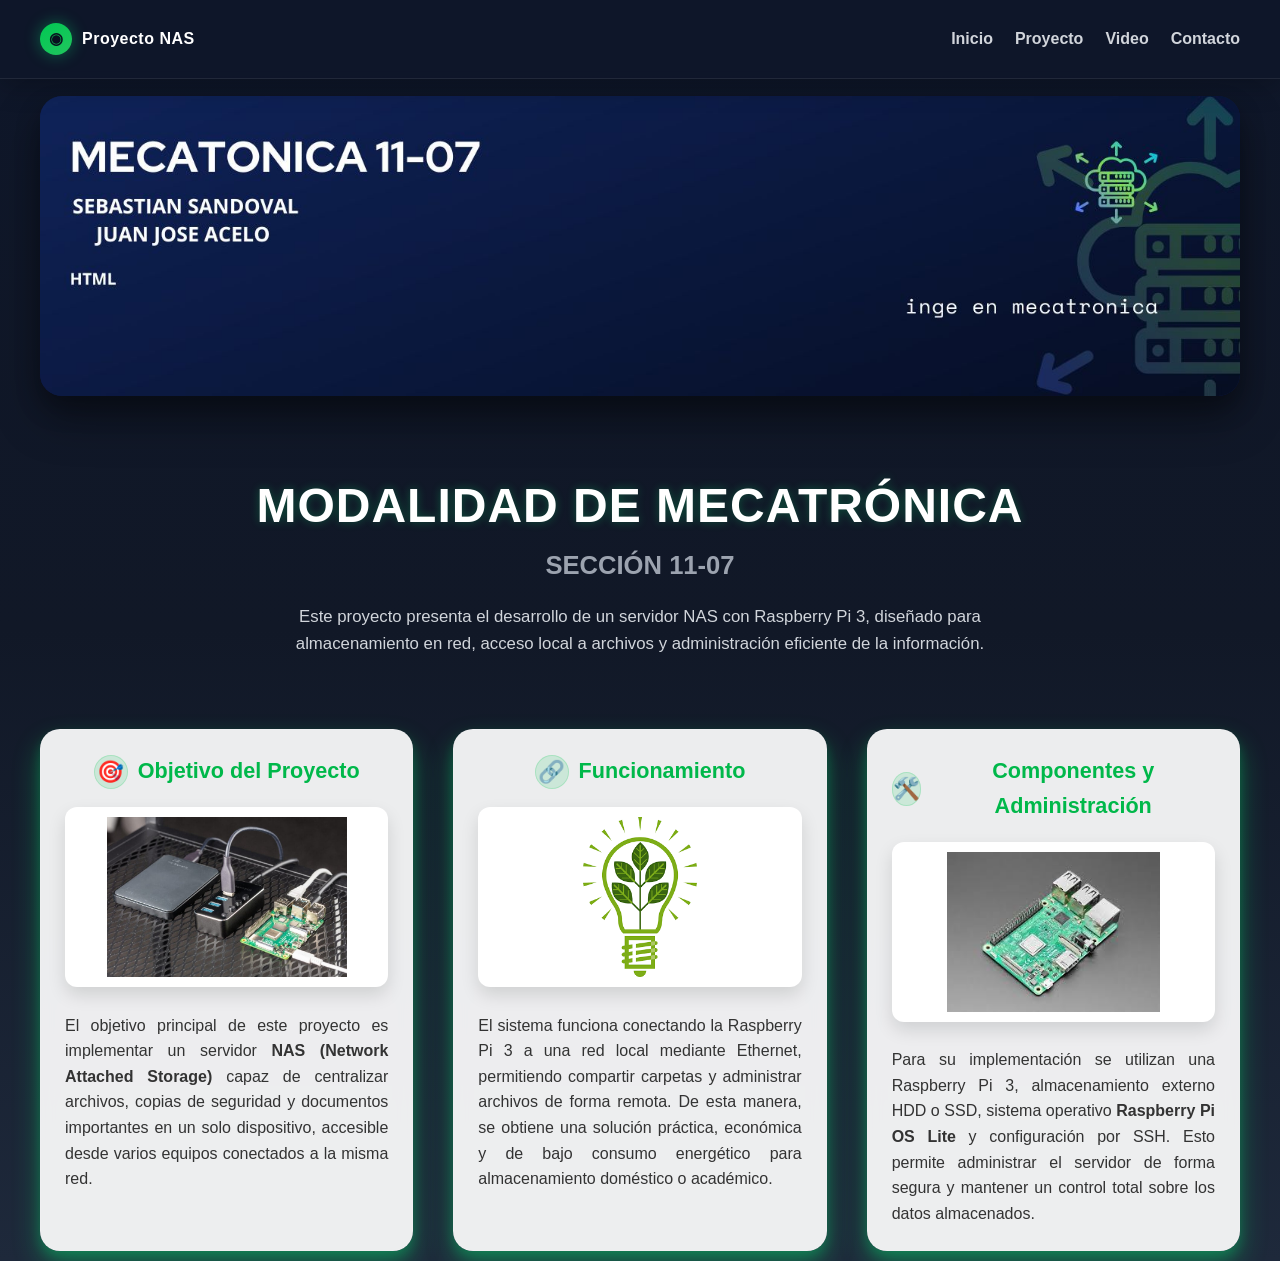
==== acercade.html @ 873dc95f "Acercade Gallery y pages" ====
<!DOCTYPE html>
<html lang="es">
<head>
    <meta charset="UTF-8">
    <meta name="viewport" content="width=device-width, initial-scale=1.0">
    <title>Proyecto NAS - Raspberry Pi 3</title>
    <link rel="stylesheet" href="./style.css">
</head>
<body>

    <nav class="navbar">
        <div class="nav-contenedor">
            <div class="brand">
                <span class="brand-icon">◉</span>
                <span>Proyecto NAS</span>
            </div>

            <ul class="nav-links">
                <li><a href="./index.html">Inicio</a></li>
                <li><a href="#descripcion">Proyecto</a></li>
                <li><a href="./index.html#video">Video</a></li>
                <li><a href="./index.html#footer-info">Contacto</a></li>
            </ul>
        </div>
    </nav>

    <header id="inicio">
        <div id="banner">
            <img src="./img/banner.jpg.jpg" alt="Banner del proyecto NAS">
        </div>
    </header>

    <main class="contenedor-principal">

        <section class="presentacion">
            <h1 id="titulo">MODALIDAD DE MECATRÓNICA</h1>
            <h2 id="subtitulo">SECCIÓN 11-07</h2>

            <p class="descripcion_intro">
                Este proyecto presenta el desarrollo de un servidor NAS con Raspberry Pi 3, diseñado para almacenamiento en red, acceso local a archivos y administración eficiente de la información.
            </p>
        </section>

        <section id="descripcion">

            <article class="tarjeta_desc">
                <h3><span class="card-icon">🎯</span> Objetivo del Proyecto</h3>
                <img src="img/NAS.jpg" alt="Objetivo del proyecto NAS">
                <p>
                    El objetivo principal de este proyecto es implementar un servidor <b>NAS (Network Attached Storage)</b> capaz de centralizar archivos, copias de seguridad y documentos importantes en un solo dispositivo, accesible desde varios equipos conectados a la misma red.
                </p>
            </article>

            <article class="tarjeta_desc">
                <h3><span class="card-icon">🔗</span> Funcionamiento</h3>
                <img src="img/images.png" alt="Funcionamiento del NAS">
                <p>
                    El sistema funciona conectando la Raspberry Pi 3 a una red local mediante Ethernet, permitiendo compartir carpetas y administrar archivos de forma remota. De esta manera, se obtiene una solución práctica, económica y de bajo consumo energético para almacenamiento doméstico o académico.
                </p>
            </article>

            <article class="tarjeta_desc">
                <h3><span class="card-icon">🛠️</span> Componentes y Administración</h3>
                <img src="img/RaspBerry Pi 3.jfif" alt="Componentes del proyecto NAS">
                <p>
                    Para su implementación se utilizan una Raspberry Pi 3, almacenamiento externo HDD o SSD, sistema operativo <b>Raspberry Pi OS Lite</b> y configuración por SSH. Esto permite administrar el servidor de forma segura y mantener un control total sobre los datos almacenados.
                </p>
            </article>

        </section>
    </main>

    <script>
        if ('scrollRestoration' in history) {
            history.scrollRestoration = 'manual';
        }
        window.onload = () => window.scrollTo(0, 0);
    </script>

</body>
</html>
---- style.css ----
*{margin:0;padding:0;box-sizing:border-box}
html{scroll-behavior:smooth}
html,body{width:100%;overflow-x:hidden}
body{
  background:linear-gradient(to bottom,#0f172a,#111827,#1e293b);
  font-family:'Segoe UI',Tahoma,Geneva,Verdana,sans-serif;
  color:#e5e7eb;line-height:1.6;padding-top:78px
}

.navbar{
  position:fixed;top:0;left:0;width:100%;z-index:1000;
  backdrop-filter:blur(10px);background:rgba(15,23,42,.82);
  border-bottom:1px solid rgba(255,255,255,.08);
  box-shadow:0 8px 24px rgba(0,0,0,.22)
}
.nav-contenedor{
  width:min(1200px,calc(100% - 32px));margin:0 auto;min-height:78px;
  display:flex;align-items:center;justify-content:space-between;gap:20px
}
.brand{display:flex;align-items:center;gap:10px;font-weight:700;letter-spacing:.5px;color:#fff}
.brand-icon{
  width:32px;height:32px;border-radius:50%;display:grid;place-items:center;
  background:linear-gradient(145deg,#00c853,#22c55e);color:#08111f;font-size:1rem;
  box-shadow:0 0 16px rgba(0,255,120,.35)
}
.nav-links{list-style:none;display:flex;align-items:center;gap:22px;flex-wrap:wrap}
.nav-links a{
  color:#d1d5db;text-decoration:none;font-weight:600;
  transition:color .25s ease,text-shadow .25s ease
}
.nav-links a:hover{color:#00e676;text-shadow:0 0 10px rgba(0,255,120,.25)}

header{padding:18px 16px 0}
#banner{
  width:min(1200px,100%);margin:0 auto;border-radius:22px;overflow:hidden;
  box-shadow:0 12px 25px rgba(0,0,0,.25),0 22px 45px rgba(0,0,0,.35);
  background:#0e1a4a
}
#banner img{display:block;width:100%;height:auto}

.contenedor-principal{width:min(1200px,calc(100% - 32px));margin:0 auto;padding:28px 0 10px}
.presentacion{text-align:center;padding:26px 12px 8px}
#titulo{
  text-align:center;font-size:clamp(2rem,4vw,3rem);margin-top:18px;text-transform:uppercase;
  color:#fff;letter-spacing:1px;text-shadow:0 0 10px rgba(0,255,120,.25)
}
#subtitulo{text-align:center;font-size:clamp(1.1rem,2.2vw,1.6rem);color:#9ca3af;margin-bottom:18px}
.descripcion_intro{max-width:760px;margin:0 auto 24px;font-size:1.05rem;color:#d1d5db}

.boton_principal,.youtube-link{
  display:inline-block;text-decoration:none;font-weight:700;border-radius:14px;
  transition:transform .28s ease,box-shadow .28s ease,background .28s ease
}
.boton_principal{
  padding:13px 22px;background:linear-gradient(145deg,#00c853,#00e676);
  color:#08111f;box-shadow:0 10px 22px rgba(0,255,120,.22)
}
.boton_principal:hover{transform:translateY(-3px);box-shadow:0 14px 28px rgba(0,255,120,.32)}

#descripcion{
  display:grid;grid-template-columns:repeat(auto-fit,minmax(280px,1fr));
  gap:40px;align-items:stretch;margin-top:40px
}
.tarjeta_desc{
  background:rgba(255,255,255,.92);backdrop-filter:blur(8px);padding:24px;border-radius:20px;
  border:1px solid rgba(255,255,255,.08);
  box-shadow:0 6px 12px rgba(0,255,120,.18),0 14px 28px rgba(0,255,120,.30);
  transition:transform .35s ease,box-shadow .35s ease;text-align:center;overflow:hidden;position:relative
}
.tarjeta_desc:hover{
  transform:translateY(-10px) scale(1.02);
  box-shadow:0 10px 20px rgba(0,255,120,.22),0 22px 40px rgba(0,255,120,.38)
}
.tarjeta_desc h3{
  margin-bottom:18px;color:#00b84a;font-size:1.35rem;display:flex;align-items:center;
  justify-content:center;gap:10px
}
.card-icon{
  width:34px;height:34px;border-radius:50%;display:inline-grid;place-items:center;
  background:rgba(0,200,83,.14);box-shadow:inset 0 0 0 1px rgba(0,200,83,.18)
}
.tarjeta_desc img{
  width:100%;height:180px;object-fit:contain;background:#fff;padding:10px;border-radius:12px;
  margin-bottom:18px;box-shadow:0 8px 18px rgba(0,0,0,.12)
}
.tarjeta_desc p{text-align:justify;font-size:1rem;color:#333}

.tarjeta_video{grid-column:1 / -1;max-width:700px;margin:0 auto}
.tarjeta_video p{margin-top:8px;text-align:center}

.youtube-link{
  margin-top:20px;padding:14px 24px;background:linear-gradient(145deg,#00c853,#00e676);
  color:#08111f;box-shadow:0 10px 20px rgba(0,255,120,.20),0 20px 40px rgba(0,255,120,.28)
}
.youtube-link:hover{
  transform:translateY(-4px);
  box-shadow:0 14px 28px rgba(0,255,120,.28),0 24px 46px rgba(0,255,120,.36)
}

footer{
  margin-top:60px;background:rgba(0,0,0,.25);backdrop-filter:blur(8px);
  padding:28px 16px 18px;border-top:1px solid rgba(255,255,255,.08)
}
.footer-contenedor{
  width:min(1200px,calc(100% - 32px));margin:0 auto;display:grid;grid-template-columns:repeat(3,1fr);gap:18px
}
.footer-bloque{
  background:rgba(255,255,255,.05);border:1px solid rgba(255,255,255,.08);border-radius:16px;
  padding:18px;box-shadow:0 10px 22px rgba(0,0,0,.12)
}
.footer-bloque h4{color:#00e676;margin-bottom:8px;font-size:1rem}
.footer-bloque p{color:#d1d5db;font-size:.95rem}
.footer-bloque a{color:#00e676;text-decoration:none}
.footer-bloque a:hover{text-decoration:underline}
.footer-copy{text-align:center;margin-top:18px;color:#9ca3af;font-size:.92rem}

@media (max-width:900px){
  .nav-contenedor{flex-direction:column;justify-content:center;padding:14px 0}
  body{padding-top:112px}
  .footer-contenedor{grid-template-columns:1fr}
}
@media (max-width:768px){
  header{padding:12px 12px 0}
  .contenedor-principal{width:calc(100% - 24px);padding-top:22px}
  #descripcion{grid-template-columns:1fr;gap:24px;margin-top:30px}
  .tarjeta_desc{padding:20px}
  .tarjeta_desc img{height:160px}
  .tarjeta_video{max-width:100%}
}
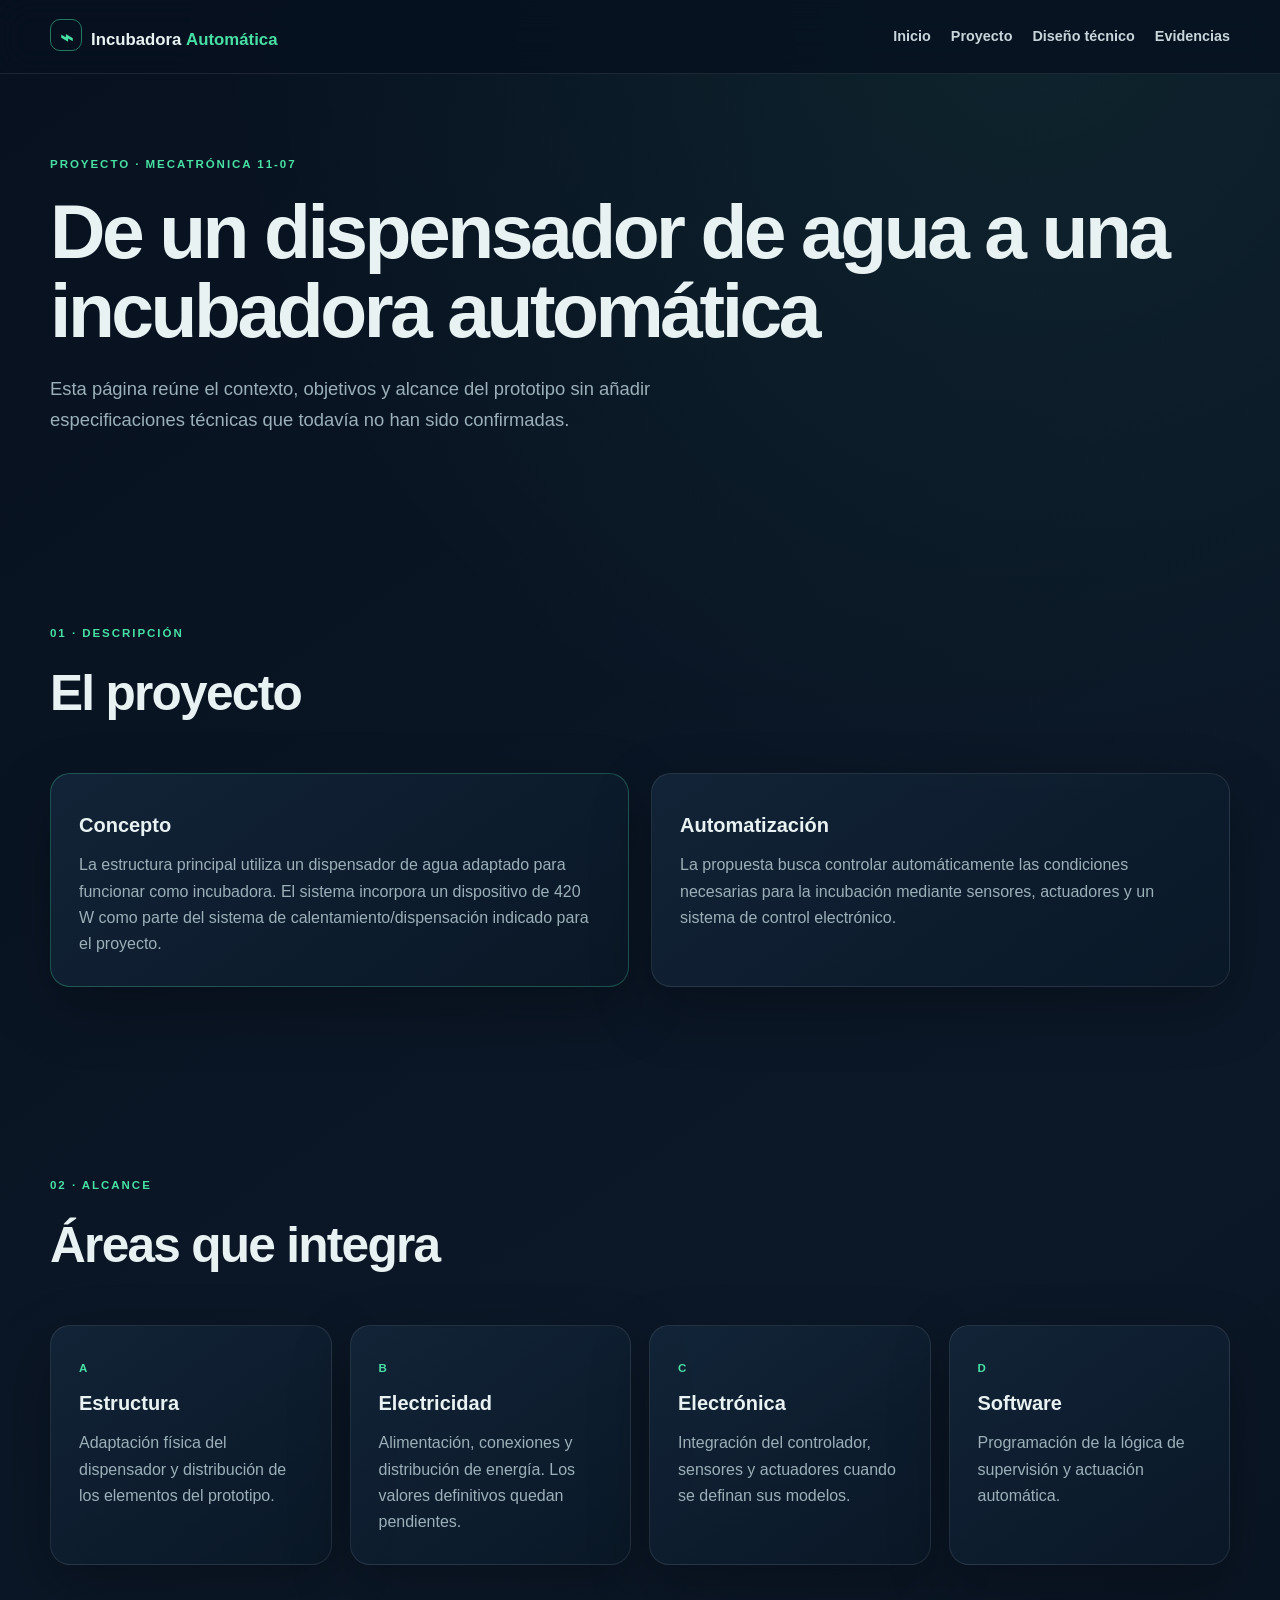
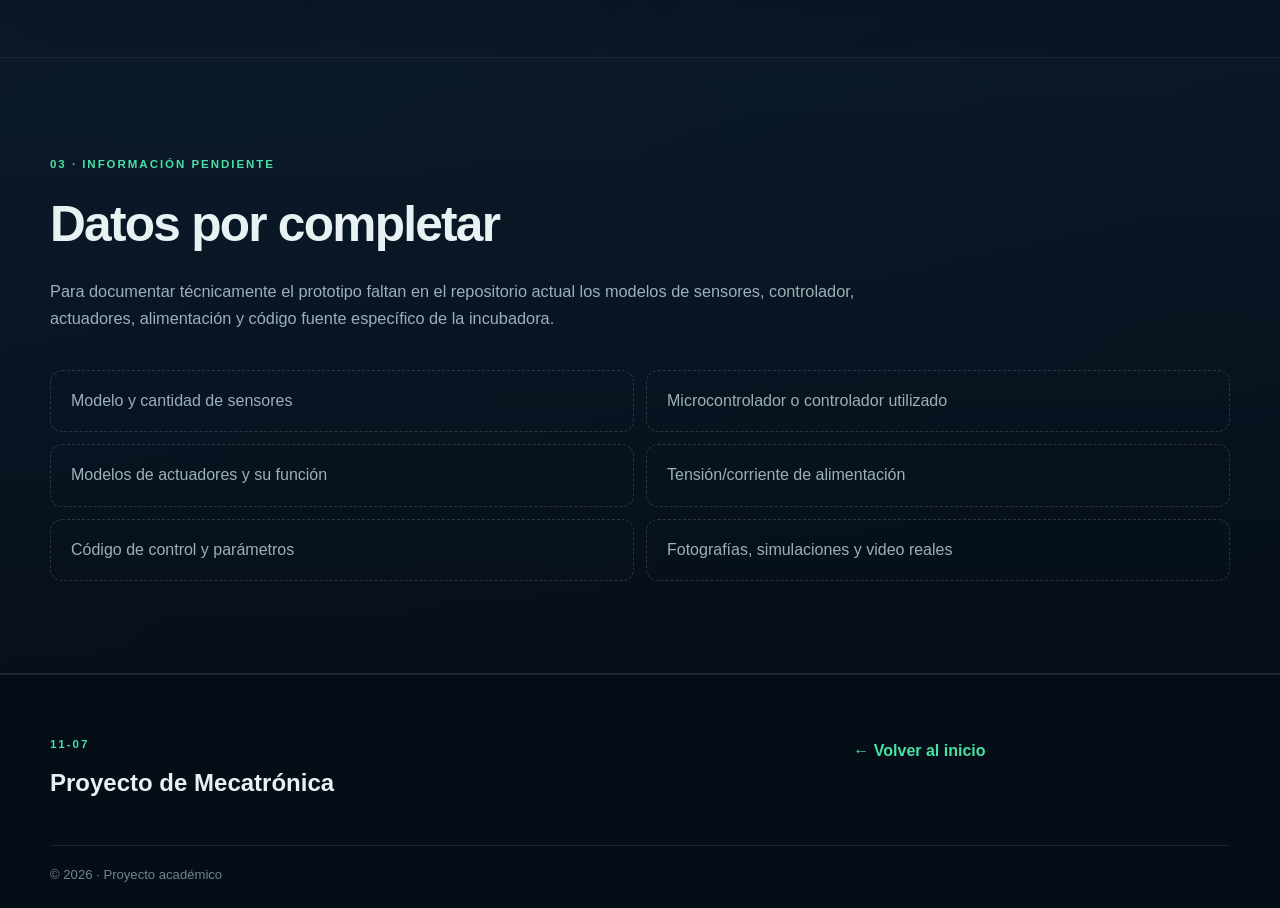
==== commit 1fd7ee82: "Rediseña web de incubadora automática" ====
--- a/acercade.html
+++ b/acercade.html
@@ -1,81 +1,13 @@
 <!DOCTYPE html>
 <html lang="es">
-<head>
-    <meta charset="UTF-8">
-    <meta name="viewport" content="width=device-width, initial-scale=1.0">
-    <title>Proyecto NAS - Raspberry Pi 3</title>
-    <link rel="stylesheet" href="./style.css">
-</head>
+<head><meta charset="UTF-8"><meta name="viewport" content="width=device-width, initial-scale=1.0"><title>Proyecto | Incubadora Automática</title><link rel="stylesheet" href="./style.css"></head>
 <body>
-
-    <nav class="navbar">
-        <div class="nav-contenedor">
-            <div class="brand">
-                <span class="brand-icon">◉</span>
-                <span>Proyecto NAS</span>
-            </div>
-
-            <ul class="nav-links">
-                <li><a href="./index.html">Inicio</a></li>
-                <li><a href="#descripcion">Proyecto</a></li>
-                <li><a href="./index.html#video">Video</a></li>
-                <li><a href="./index.html#footer-info">Contacto</a></li>
-            </ul>
-        </div>
-    </nav>
-
-    <header id="inicio">
-        <div id="banner">
-            <img src="./img/banner.jpg.jpg" alt="Banner del proyecto NAS">
-        </div>
-    </header>
-
-    <main class="contenedor-principal">
-
-        <section class="presentacion">
-            <h1 id="titulo">MODALIDAD DE MECATRÓNICA</h1>
-            <h2 id="subtitulo">SECCIÓN 11-07</h2>
-
-            <p class="descripcion_intro">
-                Este proyecto presenta el desarrollo de un servidor NAS con Raspberry Pi 3, diseñado para almacenamiento en red, acceso local a archivos y administración eficiente de la información.
-            </p>
-        </section>
-
-        <section id="descripcion">
-
-            <article class="tarjeta_desc">
-                <h3><span class="card-icon">🎯</span> Objetivo del Proyecto</h3>
-                <img src="img/NAS.jpg" alt="Objetivo del proyecto NAS">
-                <p>
-                    El objetivo principal de este proyecto es implementar un servidor <b>NAS (Network Attached Storage)</b> capaz de centralizar archivos, copias de seguridad y documentos importantes en un solo dispositivo, accesible desde varios equipos conectados a la misma red.
-                </p>
-            </article>
-
-            <article class="tarjeta_desc">
-                <h3><span class="card-icon">🔗</span> Funcionamiento</h3>
-                <img src="img/images.png" alt="Funcionamiento del NAS">
-                <p>
-                    El sistema funciona conectando la Raspberry Pi 3 a una red local mediante Ethernet, permitiendo compartir carpetas y administrar archivos de forma remota. De esta manera, se obtiene una solución práctica, económica y de bajo consumo energético para almacenamiento doméstico o académico.
-                </p>
-            </article>
-
-            <article class="tarjeta_desc">
-                <h3><span class="card-icon">🛠️</span> Componentes y Administración</h3>
-                <img src="img/RaspBerry Pi 3.jfif" alt="Componentes del proyecto NAS">
-                <p>
-                    Para su implementación se utilizan una Raspberry Pi 3, almacenamiento externo HDD o SSD, sistema operativo <b>Raspberry Pi OS Lite</b> y configuración por SSH. Esto permite administrar el servidor de forma segura y mantener un control total sobre los datos almacenados.
-                </p>
-            </article>
-
-        </section>
-    </main>
-
-    <script>
-        if ('scrollRestoration' in history) {
-            history.scrollRestoration = 'manual';
-        }
-        window.onload = () => window.scrollTo(0, 0);
-    </script>
-
-</body>
-</html>+<nav class="navbar"><a class="brand" href="./index.html"><span class="brand-mark">⌁</span><span>Incubadora <strong>Automática</strong></span></a><div class="nav-links"><a href="./index.html">Inicio</a><a href="#proyecto">Proyecto</a><a href="./design.html">Diseño técnico</a><a href="./index.html#evidencias">Evidencias</a></div></nav>
+<main>
+<section class="page-hero section-shell"><span class="eyebrow">PROYECTO · MECATRÓNICA 11-07</span><h1>De un dispensador de agua a una incubadora automática</h1><p>Esta página reúne el contexto, objetivos y alcance del prototipo sin añadir especificaciones técnicas que todavía no han sido confirmadas.</p></section>
+<section class="section-shell" id="proyecto"><div class="section-heading"><span class="eyebrow">01 · DESCRIPCIÓN</span><h2>El proyecto</h2></div><div class="two-column"><article class="info-panel accent"><h3>Concepto</h3><p>La estructura principal utiliza un dispensador de agua adaptado para funcionar como incubadora. El sistema incorpora un dispositivo de 420 W como parte del sistema de calentamiento/dispensación indicado para el proyecto.</p></article><article class="info-panel"><h3>Automatización</h3><p>La propuesta busca controlar automáticamente las condiciones necesarias para la incubación mediante sensores, actuadores y un sistema de control electrónico.</p></article></div></section>
+<section class="section-shell"><div class="section-heading"><span class="eyebrow">02 · ALCANCE</span><h2>Áreas que integra</h2></div><div class="cards-grid"><article class="card"><span class="card-number">A</span><h3>Estructura</h3><p>Adaptación física del dispensador y distribución de los elementos del prototipo.</p></article><article class="card"><span class="card-number">B</span><h3>Electricidad</h3><p>Alimentación, conexiones y distribución de energía. Los valores definitivos quedan pendientes.</p></article><article class="card"><span class="card-number">C</span><h3>Electrónica</h3><p>Integración del controlador, sensores y actuadores cuando se definan sus modelos.</p></article><article class="card"><span class="card-number">D</span><h3>Software</h3><p>Programación de la lógica de supervisión y actuación automática.</p></article></div></section>
+<section class="section-shell dark-section"><div class="section-heading"><span class="eyebrow">03 · INFORMACIÓN PENDIENTE</span><h2>Datos por completar</h2><p>Para documentar técnicamente el prototipo faltan en el repositorio actual los modelos de sensores, controlador, actuadores, alimentación y código fuente específico de la incubadora.</p></div><div class="pending-list"><div>Modelo y cantidad de sensores</div><div>Microcontrolador o controlador utilizado</div><div>Modelos de actuadores y su función</div><div>Tensión/corriente de alimentación</div><div>Código de control y parámetros</div><div>Fotografías, simulaciones y video reales</div></div></section>
+</main>
+<footer><div class="footer-inner"><div><span class="eyebrow">11-07</span><h2>Proyecto de Mecatrónica</h2></div><div><a href="./index.html">← Volver al inicio</a></div></div><p class="footer-copy">© 2026 · Proyecto académico</p></footer>
+</body></html>
--- a/style.css
+++ b/style.css
@@ -1,129 +1,12 @@
 *{margin:0;padding:0;box-sizing:border-box}
-html{scroll-behavior:smooth}
-html,body{width:100%;overflow-x:hidden}
-body{
-  background:linear-gradient(to bottom,#0f172a,#111827,#1e293b);
-  font-family:'Segoe UI',Tahoma,Geneva,Verdana,sans-serif;
-  color:#e5e7eb;line-height:1.6;padding-top:78px
-}
-
-.navbar{
-  position:fixed;top:0;left:0;width:100%;z-index:1000;
-  backdrop-filter:blur(10px);background:rgba(15,23,42,.82);
-  border-bottom:1px solid rgba(255,255,255,.08);
-  box-shadow:0 8px 24px rgba(0,0,0,.22)
-}
-.nav-contenedor{
-  width:min(1200px,calc(100% - 32px));margin:0 auto;min-height:78px;
-  display:flex;align-items:center;justify-content:space-between;gap:20px
-}
-.brand{display:flex;align-items:center;gap:10px;font-weight:700;letter-spacing:.5px;color:#fff}
-.brand-icon{
-  width:32px;height:32px;border-radius:50%;display:grid;place-items:center;
-  background:linear-gradient(145deg,#00c853,#22c55e);color:#08111f;font-size:1rem;
-  box-shadow:0 0 16px rgba(0,255,120,.35)
-}
-.nav-links{list-style:none;display:flex;align-items:center;gap:22px;flex-wrap:wrap}
-.nav-links a{
-  color:#d1d5db;text-decoration:none;font-weight:600;
-  transition:color .25s ease,text-shadow .25s ease
-}
-.nav-links a:hover{color:#00e676;text-shadow:0 0 10px rgba(0,255,120,.25)}
-
-header{padding:18px 16px 0}
-#banner{
-  width:min(1200px,100%);margin:0 auto;border-radius:22px;overflow:hidden;
-  box-shadow:0 12px 25px rgba(0,0,0,.25),0 22px 45px rgba(0,0,0,.35);
-  background:#0e1a4a
-}
-#banner img{display:block;width:100%;height:auto}
-
-.contenedor-principal{width:min(1200px,calc(100% - 32px));margin:0 auto;padding:28px 0 10px}
-.presentacion{text-align:center;padding:26px 12px 8px}
-#titulo{
-  text-align:center;font-size:clamp(2rem,4vw,3rem);margin-top:18px;text-transform:uppercase;
-  color:#fff;letter-spacing:1px;text-shadow:0 0 10px rgba(0,255,120,.25)
-}
-#subtitulo{text-align:center;font-size:clamp(1.1rem,2.2vw,1.6rem);color:#9ca3af;margin-bottom:18px}
-.descripcion_intro{max-width:760px;margin:0 auto 24px;font-size:1.05rem;color:#d1d5db}
-
-.boton_principal,.youtube-link{
-  display:inline-block;text-decoration:none;font-weight:700;border-radius:14px;
-  transition:transform .28s ease,box-shadow .28s ease,background .28s ease
-}
-.boton_principal{
-  padding:13px 22px;background:linear-gradient(145deg,#00c853,#00e676);
-  color:#08111f;box-shadow:0 10px 22px rgba(0,255,120,.22)
-}
-.boton_principal:hover{transform:translateY(-3px);box-shadow:0 14px 28px rgba(0,255,120,.32)}
-
-#descripcion{
-  display:grid;grid-template-columns:repeat(auto-fit,minmax(280px,1fr));
-  gap:40px;align-items:stretch;margin-top:40px
-}
-.tarjeta_desc{
-  background:rgba(255,255,255,.92);backdrop-filter:blur(8px);padding:24px;border-radius:20px;
-  border:1px solid rgba(255,255,255,.08);
-  box-shadow:0 6px 12px rgba(0,255,120,.18),0 14px 28px rgba(0,255,120,.30);
-  transition:transform .35s ease,box-shadow .35s ease;text-align:center;overflow:hidden;position:relative
-}
-.tarjeta_desc:hover{
-  transform:translateY(-10px) scale(1.02);
-  box-shadow:0 10px 20px rgba(0,255,120,.22),0 22px 40px rgba(0,255,120,.38)
-}
-.tarjeta_desc h3{
-  margin-bottom:18px;color:#00b84a;font-size:1.35rem;display:flex;align-items:center;
-  justify-content:center;gap:10px
-}
-.card-icon{
-  width:34px;height:34px;border-radius:50%;display:inline-grid;place-items:center;
-  background:rgba(0,200,83,.14);box-shadow:inset 0 0 0 1px rgba(0,200,83,.18)
-}
-.tarjeta_desc img{
-  width:100%;height:180px;object-fit:contain;background:#fff;padding:10px;border-radius:12px;
-  margin-bottom:18px;box-shadow:0 8px 18px rgba(0,0,0,.12)
-}
-.tarjeta_desc p{text-align:justify;font-size:1rem;color:#333}
-
-.tarjeta_video{grid-column:1 / -1;max-width:700px;margin:0 auto}
-.tarjeta_video p{margin-top:8px;text-align:center}
-
-.youtube-link{
-  margin-top:20px;padding:14px 24px;background:linear-gradient(145deg,#00c853,#00e676);
-  color:#08111f;box-shadow:0 10px 20px rgba(0,255,120,.20),0 20px 40px rgba(0,255,120,.28)
-}
-.youtube-link:hover{
-  transform:translateY(-4px);
-  box-shadow:0 14px 28px rgba(0,255,120,.28),0 24px 46px rgba(0,255,120,.36)
-}
-
-footer{
-  margin-top:60px;background:rgba(0,0,0,.25);backdrop-filter:blur(8px);
-  padding:28px 16px 18px;border-top:1px solid rgba(255,255,255,.08)
-}
-.footer-contenedor{
-  width:min(1200px,calc(100% - 32px));margin:0 auto;display:grid;grid-template-columns:repeat(3,1fr);gap:18px
-}
-.footer-bloque{
-  background:rgba(255,255,255,.05);border:1px solid rgba(255,255,255,.08);border-radius:16px;
-  padding:18px;box-shadow:0 10px 22px rgba(0,0,0,.12)
-}
-.footer-bloque h4{color:#00e676;margin-bottom:8px;font-size:1rem}
-.footer-bloque p{color:#d1d5db;font-size:.95rem}
-.footer-bloque a{color:#00e676;text-decoration:none}
-.footer-bloque a:hover{text-decoration:underline}
-.footer-copy{text-align:center;margin-top:18px;color:#9ca3af;font-size:.92rem}
-
-@media (max-width:900px){
-  .nav-contenedor{flex-direction:column;justify-content:center;padding:14px 0}
-  body{padding-top:112px}
-  .footer-contenedor{grid-template-columns:1fr}
-}
-@media (max-width:768px){
-  header{padding:12px 12px 0}
-  .contenedor-principal{width:calc(100% - 24px);padding-top:22px}
-  #descripcion{grid-template-columns:1fr;gap:24px;margin-top:30px}
-  .tarjeta_desc{padding:20px}
-  .tarjeta_desc img{height:160px}
-  .tarjeta_video{max-width:100%}
-}+:root{--bg:#07111f;--bg2:#0b1727;--panel:#101f30;--panel2:#13263a;--text:#e9f2f2;--muted:#9bb0b8;--accent:#48e0a4;--accent2:#4fc3ff;--line:rgba(255,255,255,.09);--shadow:0 22px 60px rgba(0,0,0,.28)}
+html{scroll-behavior:smooth;scroll-padding-top:90px}
+body{background:radial-gradient(circle at 80% 0%,rgba(72,224,164,.08),transparent 30%),linear-gradient(145deg,var(--bg),#0c1828 55%,#07101c);color:var(--text);font-family:Inter,Segoe UI,Arial,sans-serif;line-height:1.65;min-width:320px}
+a{color:inherit}.navbar{position:fixed;z-index:1000;top:0;left:0;width:100%;min-height:74px;padding:0 max(20px,calc((100% - 1180px)/2));display:flex;align-items:center;justify-content:space-between;gap:24px;background:rgba(7,17,31,.84);backdrop-filter:blur(16px);border-bottom:1px solid var(--line)}
+.brand{text-decoration:none;font-size:1.05rem;font-weight:600;white-space:nowrap}.brand strong{color:var(--accent)}.brand-mark{display:inline-grid;place-items:center;width:32px;height:32px;margin-right:9px;border:1px solid rgba(72,224,164,.5);border-radius:10px;color:var(--accent);font-size:1.35rem}.nav-links{display:flex;flex-wrap:wrap;justify-content:flex-end;gap:20px}.nav-links a{text-decoration:none;color:#c8d5da;font-size:.9rem;font-weight:600;transition:.2s}.nav-links a:hover{color:var(--accent)}
+.section-shell{width:min(1180px,calc(100% - 40px));margin:0 auto;padding:92px 0}.hero{min-height:100vh;padding-top:150px;display:grid;grid-template-columns:1.05fr .95fr;gap:70px;align-items:center}.hero-copy h1,.page-hero h1{font-size:clamp(2.6rem,6vw,5.2rem);line-height:1.03;letter-spacing:-.045em;margin:18px 0 24px}.hero-copy h1 span{color:var(--accent)}.hero-copy>p,.page-hero p{font-size:1.15rem;color:var(--muted);max-width:680px}.eyebrow{font-size:.72rem;letter-spacing:.17em;color:var(--accent);font-weight:800}.hero-actions{display:flex;gap:12px;flex-wrap:wrap;margin:32px 0}.btn{display:inline-block;padding:13px 19px;border-radius:12px;text-decoration:none;font-weight:800}.btn-primary{background:var(--accent);color:#061219;box-shadow:0 12px 35px rgba(72,224,164,.2)}.btn-ghost{border:1px solid var(--line);color:var(--text)}.hero-specs{display:grid;grid-template-columns:repeat(3,1fr);gap:12px;margin-top:38px}.hero-specs div{padding:15px;border:1px solid var(--line);border-radius:15px;background:rgba(255,255,255,.025)}.hero-specs strong,.hero-specs span{display:block}.hero-specs strong{font-size:1.15rem;color:var(--accent2)}.hero-specs span{font-size:.76rem;color:var(--muted);margin-top:5px}.hero-visual{position:relative}.hero-visual img{width:100%;display:block;border-radius:28px;border:1px solid var(--line);box-shadow:var(--shadow)}.image-note{margin-top:10px;text-align:center;color:#738993;font-size:.78rem}
+.section-heading{max-width:820px;margin-bottom:38px}.section-heading h2{font-size:clamp(2rem,4vw,3.1rem);letter-spacing:-.035em;margin:8px 0 12px}.section-heading p{color:var(--muted);font-size:1.02rem}.two-column{display:grid;grid-template-columns:repeat(2,1fr);gap:22px}.info-panel,.card,.evidence,.component{background:linear-gradient(145deg,rgba(19,38,58,.88),rgba(10,24,39,.88));border:1px solid var(--line);border-radius:20px;padding:28px;box-shadow:var(--shadow)}.info-panel.accent{border-color:rgba(72,224,164,.28)}.info-panel h3,.card h3,.evidence h3,.component h3{margin:7px 0 10px;font-size:1.25rem}.info-panel p,.card p,.evidence p,.component p{color:var(--muted)}.panel-icon{color:var(--accent);font-size:1.6rem}.cards-grid{display:grid;grid-template-columns:repeat(4,1fr);gap:18px}.card{transition:transform .25s,border-color .25s}.card:hover,.component:hover,.evidence:hover{transform:translateY(-5px);border-color:rgba(72,224,164,.3)}.card.featured{grid-column:span 2}.card-number,.component span,.evidence span{color:var(--accent);font-size:.72rem;letter-spacing:.12em;font-weight:800}.dark-section{max-width:none;width:100%;padding-left:max(20px,calc((100% - 1180px)/2));padding-right:max(20px,calc((100% - 1180px)/2));background:linear-gradient(180deg,rgba(10,27,42,.55),rgba(4,12,22,.65));border-top:1px solid var(--line);border-bottom:1px solid var(--line)}.steps{display:grid;grid-template-columns:repeat(4,1fr);gap:16px}.step{display:flex;gap:16px;padding:22px;border-left:2px solid rgba(72,224,164,.35);background:rgba(255,255,255,.025);border-radius:0 15px 15px 0}.step>span{color:var(--accent);font-weight:900}.step h3{margin-bottom:5px}.step p{color:var(--muted);font-size:.9rem}.component-grid{display:grid;grid-template-columns:repeat(3,1fr);gap:18px}.component.pending{border-style:dashed}.component.pending h3{color:#dce7e8}.code-explainer,.flow{display:grid;grid-template-columns:1fr auto 1fr auto 1fr;align-items:center;gap:15px;margin-bottom:24px}.code-explainer>div,.flow>div{padding:22px;border:1px solid var(--line);border-radius:16px;background:rgba(255,255,255,.025)}.code-explainer strong,.code-explainer span{display:block}.code-explainer span{color:var(--muted);font-size:.9rem}.arrow{border:0!important;background:transparent!important;color:var(--accent);font-size:1.5rem;padding:0!important}.timeline{list-style:none;border-left:1px solid rgba(72,224,164,.35);padding-left:28px}.timeline li{position:relative;display:grid;grid-template-columns:55px 1fr;gap:20px;margin:0 0 28px}.timeline li>span{display:grid;place-items:center;width:45px;height:45px;margin-left:-51px;border-radius:50%;background:var(--bg2);border:1px solid rgba(72,224,164,.4);color:var(--accent);font-weight:800}.timeline h3{margin-bottom:4px}.timeline p{color:var(--muted)}.evidence-grid{display:grid;grid-template-columns:repeat(3,1fr);gap:18px}.evidence{min-height:170px}.evidence span{display:inline-block;border:1px solid rgba(72,224,164,.25);padding:5px 8px;border-radius:8px}.conclusions{padding-bottom:110px}
+.page-hero{padding-top:155px;min-height:58vh;display:flex;flex-direction:column;justify-content:center}.pending-list{display:grid;grid-template-columns:repeat(2,1fr);gap:12px}.pending-list div{padding:17px 20px;border:1px dashed rgba(255,255,255,.15);border-radius:12px;color:var(--muted)}.architecture{display:flex;flex-direction:column;align-items:center;gap:16px}.architecture-box{width:min(520px,100%);padding:24px;border:1px solid var(--line);border-radius:18px;background:var(--panel);text-align:center}.architecture-box span{display:block;color:var(--accent);font-size:.7rem;font-weight:800;letter-spacing:.14em}.architecture-box strong{display:block;font-size:1.15rem;margin:7px}.architecture-box small{color:var(--muted)}.main-box{border-color:rgba(72,224,164,.35);background:linear-gradient(145deg,#122e36,#102231)}.architecture-row{width:100%;display:grid;grid-template-columns:repeat(3,1fr);gap:16px}.architecture-row .architecture-box{width:100%}.architecture-line{color:var(--accent);font-size:1.5rem}.sensor-box{border-color:rgba(79,195,255,.3)}.table-like{border:1px solid var(--line);border-radius:18px;overflow:hidden}.table-like>div{display:grid;grid-template-columns:1.2fr .8fr 2fr;gap:20px;padding:17px 20px;border-bottom:1px solid var(--line);background:rgba(255,255,255,.02)}.table-like>div:last-child{border-bottom:0}.table-like>div:first-child{background:rgba(72,224,164,.08);color:var(--text)}.table-like span{color:var(--muted)}.table-like .ok{color:var(--accent)}.pending-tag{color:#ffd27a!important}.flow{grid-template-columns:repeat(4,1fr)}.flow>div b{color:var(--accent);font-size:.75rem}.flow p{color:var(--muted);font-size:.88rem}
+footer{padding:55px 20px 22px;border-top:1px solid var(--line);background:#050d17}.footer-inner{width:min(1180px,100%);margin:auto;display:grid;grid-template-columns:2fr 1fr;gap:50px}.footer-inner h2{margin:7px 0}.footer-inner h3{margin-bottom:8px}.footer-inner p{color:var(--muted)}.footer-inner a{display:inline-block;margin-top:8px;color:var(--accent);text-decoration:none;font-weight:700}.footer-copy{width:min(1180px,100%);margin:35px auto 0;padding-top:18px;border-top:1px solid var(--line);color:#71858e;font-size:.82rem}
+@media(max-width:950px){.hero{grid-template-columns:1fr;gap:35px;padding-top:130px}.cards-grid{grid-template-columns:repeat(2,1fr)}.card.featured{grid-column:span 2}.steps,.component-grid{grid-template-columns:repeat(2,1fr)}.architecture-row{grid-template-columns:1fr}.hero-specs{grid-template-columns:1fr}.nav-links{gap:11px}.navbar{padding:12px 20px;flex-direction:column;align-items:flex-start}.nav-links{justify-content:flex-start}.page-hero{padding-top:150px}}
+@media(max-width:650px){.section-shell{width:min(100% - 28px,1180px);padding:70px 0}.two-column,.cards-grid,.steps,.component-grid,.evidence-grid,.pending-list,.flow{grid-template-columns:1fr}.card.featured{grid-column:span 1}.code-explainer{grid-template-columns:1fr;text-align:center}.arrow{transform:rotate(90deg)}.table-like{font-size:.82rem}.table-like>div{grid-template-columns:1fr;gap:4px}.hero-copy h1,.page-hero h1{font-size:clamp(2.35rem,12vw,3.5rem)}.footer-inner{grid-template-columns:1fr}.nav-links{overflow-x:auto;width:100%;padding-bottom:3px;white-space:nowrap}.brand{font-size:.95rem}}
